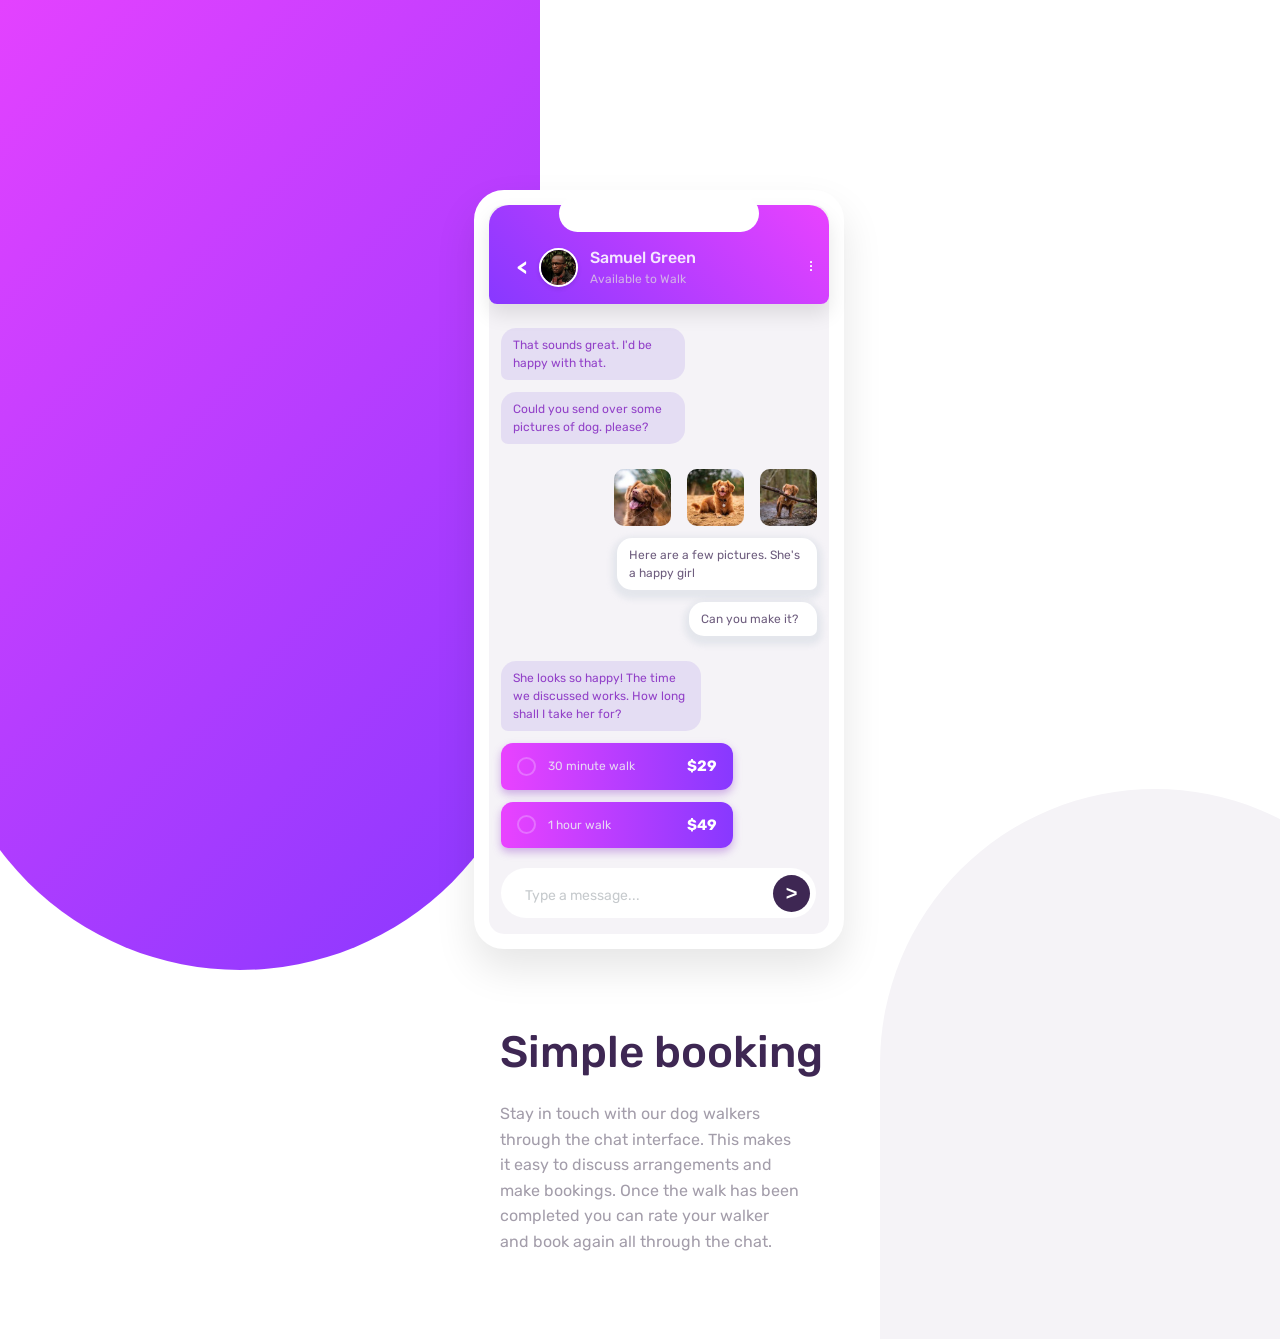
==== index.html @ 5f2feb82 "Add files via upload" ====
<!DOCTYPE html>
<html lang="en">
  <head>
    <meta charset="UTF-8" />
    <meta name="viewport" content="width=device-width, initial-scale=1.0" />
    <title>CHAT-APP-CSS-ILLUSTRATION-MASTER</title>
    <link rel="icon" type="image/png" sizes="32x32" href="favicon-32x32.png" />
    <link href="style.css" rel="stylesheet" />
    <link
      href="https://fonts.googleapis.com/css2?family=Rubik:wght@400;500;700&display=swap"
      rel="stylesheet"
    />
  </head>
  <body>
    <div class="background"></div>

    <div class="mobile">
      <header class="chat-header">
        <div class="white-box"></div>

        <p class="symbol1"><</p>

        <img src="avatar.jpg" alt="avatar img" class="avatar-img" />

        <div class="wrapper">
          <p class="avatar-name">Samuel Green</p>

          <p class="text1">Available to Walk</p>
        </div>
        <div class="dots">
          <p class="dot">.</p>

          <p class="dot2">.</p>

          <p>.</p>
        </div>
      </header>
      <p class="status-text">That sounds great. I'd be happy with that.</p>

      <p class="status-text2">
        Could you send over some pictures of dog. please?
      </p>

      <div class="dogs">
        <img src="dog-image-1.jpg" alt="dog img" class="dog-img" />

        <img src="dog-image-2.jpg" alt="dog img" class="dog-img" />

        <img src="dog-image-3.jpg" alt="dog-img" class="dog-img" />
      </div>

      <p class="status-text3">Here are a few pictures. She's a happy girl</p>

      <p class="status-text4">Can you make it?</p>

      <p class="status-text5">
        She looks so happy! The time we discussed works. How long shall I take
        her for?
      </p>

      <div class="price-container">
        <div class="circle"></div>

        <p class="time">30 minute walk</p>

        <p class="price">$29</p>
      </div>

      <div class="price-container">
        <div class="circle"></div>

        <p class="time">1 hour walk</p>

        <p class="price">$49</p>
      </div>

      <div class="message">
        <p class="place-holder">Type a message...</p>
        <button class="submit-button">></button>
      </div>
    </div>
    <div class="text-section">
      <div class="container2">
        <h1 class="h1">Simple booking</h1>

        <p class="text2">
          Stay in touch with our dog walkers through the chat interface. This
          makes it easy to discuss arrangements and make bookings. Once the walk
          has been completed you can rate your walker and book again all through
          the chat.
        </p>
      </div>
      <div class="background2"></div>
    </div>
  </body>
</html>
---- style.css ----
* {
  padding: 0;
  margin: 0;
}

body {
  line-height: 1.5;
  font-family: "Rubik", sans-serif;
}

.background {
  width: 100%;
  max-width: 600px;
  height: 100%;
  min-height: 1000px;
  border-radius: 0 0 400px 400px;
  margin-left: -60px;
  margin-top: -30px;
  display: inline-block;
  background: linear-gradient(135deg, hsl(293, 100%, 63%), hsl(264, 100%, 61%));
}

.mobile {
  display: inline-block;
  background-color: hsl(270, 20%, 96%);
  border: 15px solid white;
  box-shadow: 0 20px 40px rgba(0, 0, 0, 0.1);
  border-radius: 30px;
  width: 100%;
  max-width: 340px;
  height: auto;
  position: relative;
  left: -70px;
  top: -70px;
}

.chat-header {
  background: linear-gradient(225deg, hsl(293, 100%, 63%), hsl(264, 100%, 61%));
  padding: 16px;
  border-radius: 20px 20px 8px 8px;
  box-shadow: 0 10px 20px rgba(0, 0, 0, 0.1);
  margin-bottom: 24px;
  display: flex;
  align-items: center;
  gap: 12px;
  position: relative;
}

.chat-header::before {
  content: "";
  position: absolute;
  top: -10px;
  left: 50%;
  transform: translateX(-50%);
  width: 200px;
  height: 37px;
  background-color: white;
  border-radius: 20px;
}

.symbol1 {
  color: hsl(0, 0%, 100%);
  font-size: 20px;
  font-weight: 700;
  margin-top: 25px;
  cursor: pointer;
}

.avatar-img {
  width: 100%;
  max-width: 35px;
  height: 100%;
  max-height: 35px;
  border-radius: 50%;
  border: 2px solid white;
  box-shadow: 0 2px 4px rgba(0, 0, 0, 0.1);
  object-fit: cover;
  margin-top: 25px;
}

.wrapper {
  display: inline-block;
}

.avatar-name {
  font-size: 16px;
  font-weight: 500;
  color: hsl(276, 100%, 95%);
  letter-spacing: 0.3;
  margin-top: 25px;
}

.text1 {
  font-size: 12px;
  font-weight: 400;
  color: hsl(276, 55%, 80%);
}

.dots {
  margin-left: auto;
  color: hsl(0, 0%, 100%);
  margin-top: 15px;
}

.dot {
  margin-bottom: -20px;
}

.dot2 {
  margin-bottom: -20px;
}

.status-text {
  font-size: 12px;
  font-weight: 400;
  color: hsl(276, 55%, 52%);
  background-color: hsl(256, 72%, 46%, 0.1);
  width: 20ch;
  border-radius: 15px 15px 15px 7px;
  padding: 8px 12px;
  margin-left: 12px;
  margin-bottom: 12px;
}

.status-text2 {
  font-size: 12px;
  font-weight: 400;
  color: hsl(276, 55%, 52%);
  background-color: hsl(256, 72%, 46%, 0.1);
  width: 20ch;
  border-radius: 15px 15px 15px 7px;
  padding: 8px 12px;
  margin-left: 12px;
}

.dog-img {
  width: 100%;
  max-width: 57px;
  height: 100%;
  max-height: 57px;
  border-radius: 10px;
  margin-right: 12px;
  object-fit: cover;
}

.dogs {
  display: block;
  margin-left: auto;
  text-align: right;
  margin-top: 25px;
}

.status-text3 {
  font-size: 12px;
  font-weight: 400;
  color: hsl(271, 15%, 43%);
  background-color: hsl(0, 0%, 100%);
  box-shadow: 0 4px 6px 5px hsla(206, 22%, 70%, 0.2);
  width: 22ch;
  border-radius: 15px 15px 7px 15px;
  padding: 8px 12px;
  margin: 5px 12px 0 auto;
}

.status-text4 {
  font-size: 12px;
  font-weight: 400;
  color: hsl(271, 15%, 43%);
  background-color: hsl(0, 0%, 100%);
  box-shadow: 0 4px 6px 5px hsla(206, 22%, 70%, 0.2);
  width: 13ch;
  border-radius: 15px 15px 7px 15px;
  padding: 8px 12px;
  margin: 12px 12px 0 auto;
}

.status-text5 {
  font-size: 12px;
  font-weight: 400;
  color: hsl(276, 55%, 52%);
  background-color: hsl(256, 72%, 46%, 0.1);
  width: 22ch;
  border-radius: 15px 15px 15px 7px;
  padding: 8px 12px;
  margin: 25px 0 0 12px;
}

.circle {
  width: 15px;
  height: 15px;
  border: 2px solid hsl(289, 100%, 72%);
  border-radius: 50%;
}

.price-container {
  background: linear-gradient(90deg, hsl(293, 100%, 63%), hsl(264, 100%, 61%));
  padding: 12px 16px;
  border-radius: 12px 12px 12px 7px;
  display: flex;
  align-items: center;
  gap: 12px;
  box-shadow: 0 4px 8px hsla(276, 55%, 52%, 0.4);
  margin-top: 12px;
  width: 100%;
  max-width: 200px;
  margin-left: 12px;
}

.time {
  font-size: 12px;
  font-weight: 400;
  color: hsl(276, 55%, 90%);
}

.price {
  font-size: 15px;
  font-weight: 700;
  color: hsl(0, 0%, 100%);
  margin-left: auto;
}

.message {
  display: flex;
  align-items: center;
  background-color: hsl(0, 0%, 100%);
  border-radius: 30px;
  width: 100%;
  max-width: 315px;
  height: 100%;
  max-height: 50px;
  margin: 20px 12px 16px;
}

.place-holder {
  font-size: 14px;
  font-weight: 400;
  color: hsl(206, 6%, 79%);
  margin: 13px 0 8px 24px;
}

.submit-button {
  font-size: 20px;
  font-weight: 700;
  color: hsl(0, 0%, 100%);
  display: flex;
  align-items: center;
  justify-content: center;
  border-radius: 50%;
  width: 37px;
  height: 37px;
  background-color: hsl(271, 36%, 24%);
  border: none;
  margin: 8px 6px 8px auto;
  cursor: pointer;
}

.container2 {
  display: inline-block;
  position: relative;
  right: -331px;
  top: -325px;
}

.h1 {
  font-size: 44px;
  font-weight: 500;
  color: hsl(271, 36%, 24%);
  margin-bottom: 16px;
}

.text2 {
  font-size: 16px;
  font-weight: 400;
  line-height: 1.6;
  color: hsl(270, 7%, 64%);
  width: 100%;
  max-width: 45ch;
}

.background2 {
  background-color: hsl(270, 20%, 96%);
  width: 100%;
  max-width: 550px;
  height: 100%;
  min-height: 950px;
  border-radius: 300px 300px 0 0;
  display: inline-block;
  float: right;
  margin-top: -600px;
  margin-right: -710px;
}

.text-section {
  display: inline-block;
}

@media (max-width: 1792px) {
  .text-section {
    display: block;
  }

  .container2 {
    top: 0;
    right: -500px;
    position: relative;
  }

  .text2 {
    width: 30ch;
  }

  .background2 {
    margin-right: -150px;
    margin-top: -230px;
    min-height: 550px;
  }
}

@media (max-width: 934px) {
  .container2 {
    right: -380px;
    top: -700px;
  }

  .background2 {
    margin-top: -950px;
    min-height: 1220px;
  }

  .mobile {
    left: 360px;
    top: -780px;
  }
}

@media (max-width: 742px) {
  .background2 {
    margin-top: -1150px;
  }

  .container2 {
    left: 50px;
  }

  .mobile {
    left: 50px;
  }

  .background {
    width: 450px;
  }
}
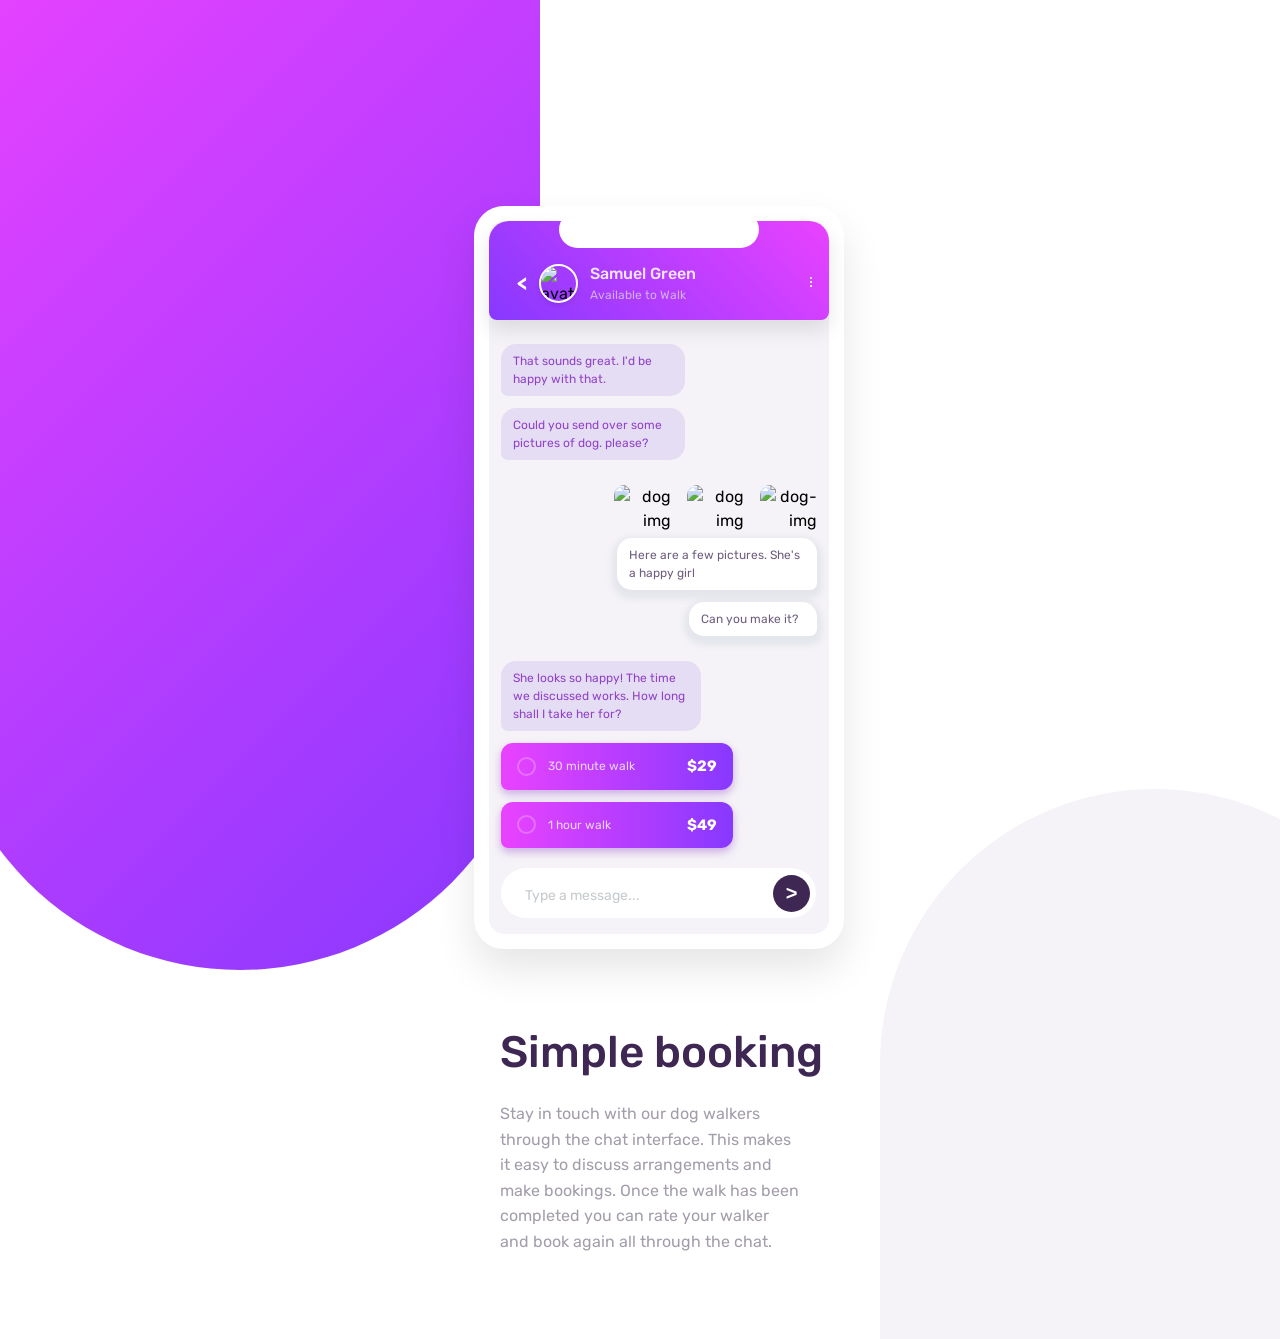
==== commit 28bdedf0: "Add files via upload" ====
--- a/index.html
+++ b/index.html
@@ -20,7 +20,7 @@
 
         <p class="symbol1"><</p>
 
-        <img src="avatar.jpg" alt="avatar img" class="avatar-img" />
+        <img src="images/avatar.jpg" alt="avatar img" class="avatar-img" />
 
         <div class="wrapper">
           <p class="avatar-name">Samuel Green</p>
@@ -42,11 +42,11 @@
       </p>
 
       <div class="dogs">
-        <img src="dog-image-1.jpg" alt="dog img" class="dog-img" />
+        <img src="images/dog-image-1.jpg" alt="dog img" class="dog-img" />
 
-        <img src="dog-image-2.jpg" alt="dog img" class="dog-img" />
+        <img src="images/dog-image-2.jpg" alt="dog img" class="dog-img" />
 
-        <img src="dog-image-3.jpg" alt="dog-img" class="dog-img" />
+        <img src="images/dog-image-3.jpg" alt="dog-img" class="dog-img" />
       </div>
 
       <p class="status-text3">Here are a few pictures. She's a happy girl</p>
--- a/style.css
+++ b/style.css
@@ -257,7 +257,7 @@
 .container2 {
   display: inline-block;
   position: relative;
-  right: -331px;
+  right: 20px;
   top: -325px;
 }
 
@@ -286,15 +286,15 @@
   border-radius: 300px 300px 0 0;
   display: inline-block;
   float: right;
-  margin-top: -600px;
-  margin-right: -710px;
+  margin-top: -850px;
+  margin-right: -300px;
 }
 
 .text-section {
   display: inline-block;
 }
 
-@media (max-width: 1792px) {
+@media (max-width: 1388px) {
   .text-section {
     display: block;
   }
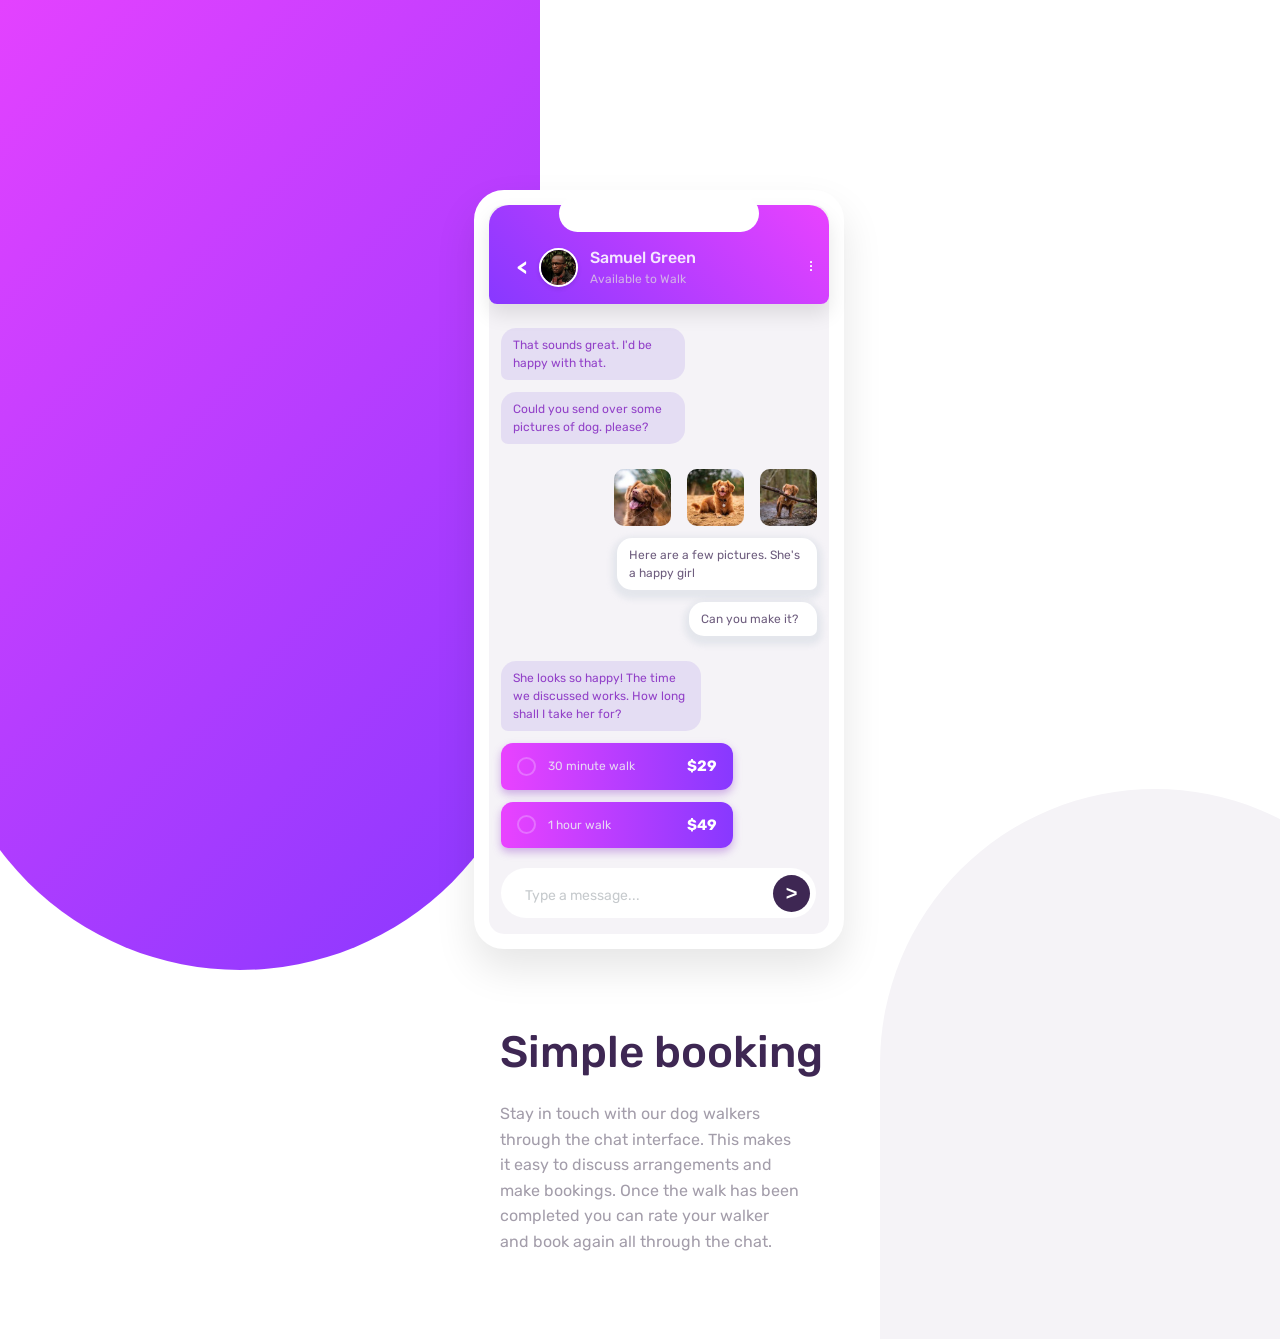
==== commit 8c2fff4d: "Add files via upload" ====
--- a/index.html
+++ b/index.html
@@ -20,7 +20,7 @@
 
         <p class="symbol1"><</p>
 
-        <img src="images/avatar.jpg" alt="avatar img" class="avatar-img" />
+        <img src="avatar.jpg" alt="avatar img" class="avatar-img" />
 
         <div class="wrapper">
           <p class="avatar-name">Samuel Green</p>
@@ -42,11 +42,11 @@
       </p>
 
       <div class="dogs">
-        <img src="images/dog-image-1.jpg" alt="dog img" class="dog-img" />
+        <img src="dog-image-1.jpg" alt="dog img" class="dog-img" />
 
-        <img src="images/dog-image-2.jpg" alt="dog img" class="dog-img" />
+        <img src="dog-image-2.jpg" alt="dog img" class="dog-img" />
 
-        <img src="images/dog-image-3.jpg" alt="dog-img" class="dog-img" />
+        <img src="dog-image-3.jpg" alt="dog-img" class="dog-img" />
       </div>
 
       <p class="status-text3">Here are a few pictures. She's a happy girl</p>
